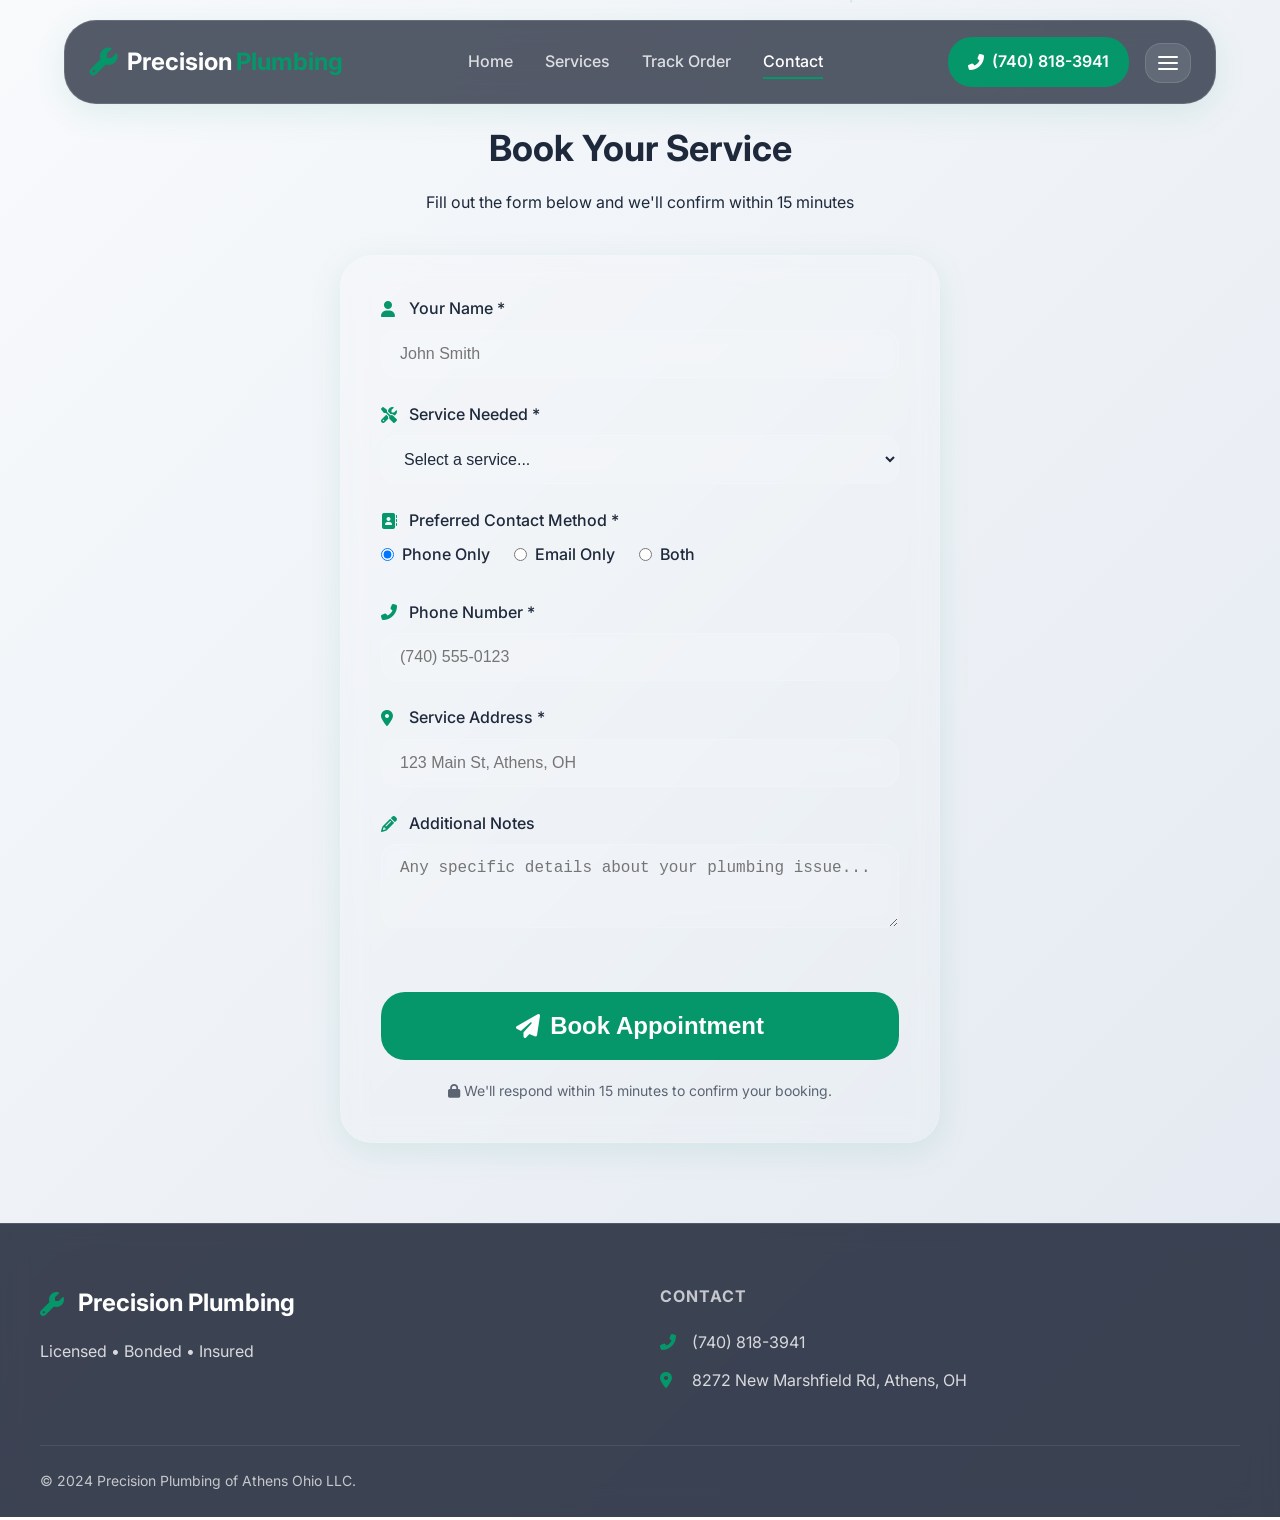
==== contact.html @ b59081a9 "Create contact.html" ====
<!DOCTYPE html>
<html lang="en">
<head>
    <meta charset="UTF-8">
    <meta name="viewport" content="width=device-width, initial-scale=1.0">
    <title>Book a Plumber | Precision Plumbing Athens</title>
    
    <link rel="stylesheet" href="css/style.css">
    <link rel="stylesheet" href="https://cdnjs.cloudflare.com/ajax/libs/font-awesome/6.5.1/css/all.min.css">
    <link href="https://fonts.googleapis.com/css2?family=Inter:wght@300;400;500;600;700;800&display=swap" rel="stylesheet">
</head>
<body>
    
    <div class="cursor-glow"></div>
    <canvas id="particles-canvas"></canvas>
    
    <!-- Navigation -->
    <nav class="navbar glass">
        <div class="nav-container">
            <a href="index.html" class="logo">
                <i class="fas fa-wrench"></i>
                <span>Precision<span class="logo-accent">Plumbing</span></span>
            </a>
            
            <div class="nav-links">
                <a href="index.html">Home</a>
                <a href="services.html">Services</a>
                <a href="track.html">Track Order</a>
                <a href="contact.html" class="active">Contact</a>
            </div>
            
            <div class="nav-actions">
                <a href="tel:+17408183941" class="nav-phone">
                    <i class="fas fa-phone-alt"></i>
                    <span>(740) 818-3941</span>
                </a>
                
                <div class="futuristic-dropdown">
                    <button class="dropdown-trigger" id="menuTrigger">
                        <span class="hamburger">
                            <span></span>
                            <span></span>
                            <span></span>
                        </span>
                    </button>
                    
                    <div class="dropdown-menu glass" id="dropdownMenu">
                        <div class="dropdown-header">
                            <i class="fas fa-compass"></i>
                            <span>Navigate</span>
                        </div>
                        <a href="index.html"><i class="fas fa-home"></i> Home</a>
                        <a href="services.html"><i class="fas fa-tools"></i> Services</a>
                        <a href="track.html"><i class="fas fa-map-marker-alt"></i> Track Order</a>
                        <a href="contact.html"><i class="fas fa-envelope"></i> Contact</a>
                        <div class="dropdown-divider"></div>
                        <a href="admin.html"><i class="fas fa-lock"></i> Admin Portal</a>
                        <a href="tel:+17408183941" class="emergency-link"><i class="fas fa-phone-alt"></i> Emergency Call</a>
                    </div>
                </div>
            </div>
        </div>
    </nav>
    
    <!-- Contact Form Section -->
    <section class="contact-section">
        <div class="contact-container">
            <div class="contact-header">
                <h1>Book Your Service</h1>
                <p>Fill out the form below and we'll confirm within 15 minutes</p>
            </div>
            
            <form class="booking-form glass" id="bookingForm">
                
                <!-- Name -->
                <div class="form-group">
                    <label for="customerName">
                        <i class="fas fa-user"></i>
                        Your Name *
                    </label>
                    <input type="text" id="customerName" name="name" required placeholder="John Smith" class="glass-input">
                </div>
                
                <!-- Service Selection (Auto-selected from previous page) -->
                <div class="form-group">
                    <label for="serviceSelect">
                        <i class="fas fa-tools"></i>
                        Service Needed *
                    </label>
                    <select id="serviceSelect" name="service" required class="glass-input">
                        <option value="">Select a service...</option>
                        <option value="Emergency Plumbing Repairs">Emergency Plumbing Repairs</option>
                        <option value="Water Heater Services">Water Heater Services</option>
                        <option value="Drain Cleaning & Unclogging">Drain Cleaning & Unclogging</option>
                        <option value="Toilet Repair & Installation">Toilet Repair & Installation</option>
                        <option value="Faucet & Fixture Repair">Faucet & Fixture Repair</option>
                        <option value="Pipe Repair & Repiping">Pipe Repair & Repiping</option>
                        <option value="Other">Other (Please specify)</option>
                    </select>
                </div>
                
                <!-- Contact Preference -->
                <div class="form-group">
                    <label>
                        <i class="fas fa-address-book"></i>
                        Preferred Contact Method *
                    </label>
                    <div class="contact-preference">
                        <label class="radio-option">
                            <input type="radio" name="contactPreference" value="phone" checked>
                            <span>Phone Only</span>
                        </label>
                        <label class="radio-option">
                            <input type="radio" name="contactPreference" value="email">
                            <span>Email Only</span>
                        </label>
                        <label class="radio-option">
                            <input type="radio" name="contactPreference" value="both">
                            <span>Both</span>
                        </label>
                    </div>
                </div>
                
                <!-- Phone Field -->
                <div class="form-group" id="phoneField">
                    <label for="customerPhone">
                        <i class="fas fa-phone-alt"></i>
                        Phone Number *
                    </label>
                    <input type="tel" id="customerPhone" name="phone" placeholder="(740) 555-0123" class="glass-input">
                </div>
                
                <!-- Email Field -->
                <div class="form-group" id="emailField" style="display: none;">
                    <label for="customerEmail">
                        <i class="fas fa-envelope"></i>
                        Email Address *
                    </label>
                    <input type="email" id="customerEmail" name="email" placeholder="john@example.com" class="glass-input">
                </div>
                
                <!-- Address -->
                <div class="form-group">
                    <label for="customerAddress">
                        <i class="fas fa-map-marker-alt"></i>
                        Service Address *
                    </label>
                    <input type="text" id="customerAddress" name="address" required placeholder="123 Main St, Athens, OH" class="glass-input">
                </div>
                
                <!-- Notes -->
                <div class="form-group">
                    <label for="orderNotes">
                        <i class="fas fa-pencil"></i>
                        Additional Notes
                    </label>
                    <textarea id="orderNotes" name="notes" rows="3" placeholder="Any specific details about your plumbing issue..." class="glass-input"></textarea>
                </div>
                
                <!-- Submit -->
                <button type="submit" class="btn-primary large submit-btn">
                    <i class="fas fa-paper-plane"></i>
                    Book Appointment
                </button>
                
                <p class="form-note">
                    <i class="fas fa-lock"></i>
                    We'll respond within 15 minutes to confirm your booking.
                </p>
            </form>
        </div>
    </section>
    
    <!-- Success Modal -->
    <div class="modal" id="successModal">
        <div class="modal-content glass">
            <div class="modal-header">
                <i class="fas fa-check-circle"></i>
                <h3>Booking Confirmed!</h3>
            </div>
            <div class="modal-body">
                <p>Your order number is:</p>
                <div class="order-number-display" id="newOrderNumber">ORD-2024-XXX</div>
                <p>We'll contact you within 15 minutes to confirm arrival time.</p>
                <div class="modal-actions">
                    <a href="track.html" class="btn-primary" id="trackOrderBtn">
                        <i class="fas fa-map-marker-alt"></i>
                        Track Your Order
                    </a>
                    <button class="btn-secondary" id="closeModalBtn">
                        Close
                    </button>
                </div>
            </div>
        </div>
    </div>
    
    <!-- Footer -->
    <footer class="footer">
        <div class="footer-content">
            <div class="footer-section">
                <div class="footer-logo">
                    <i class="fas fa-wrench"></i>
                    <span>Precision Plumbing</span>
                </div>
                <p>Licensed • Bonded • Insured</p>
            </div>
            
            <div class="footer-section">
                <h4>Contact</h4>
                <p><i class="fas fa-phone-alt"></i> (740) 818-3941</p>
                <p><i class="fas fa-map-marker-alt"></i> 8272 New Marshfield Rd, Athens, OH</p>
            </div>
        </div>
        
        <div class="footer-bottom">
            <p>&copy; 2024 Precision Plumbing of Athens Ohio LLC.</p>
        </div>
    </footer>
    
    <script src="js/script.js"></script>
</body>
</html>
---- css/style.css ----
/* ============================================
   PRECISION PLUMBING - SLATE & EMERALD THEME
   One CSS file for entire website
   ============================================ */

:root {
    /* Slate & Emerald Color Scheme */
    --primary: #059669;
    --primary-dark: #047857;
    --primary-light: #10B981;
    --secondary: #64748B;
    --secondary-dark: #475569;
    --accent: #FBBF24;
    --accent-glow: rgba(251, 191, 36, 0.3);
    
    --bg-light: #F8FAFC;
    --bg-dark: #0F172A;
    --text-light: #1E293B;
    --text-dark: #F1F5F9;
    --text-muted: #64748B;
    
    --glass-bg: rgba(255, 255, 255, 0.08);
    --glass-bg-dark: rgba(15, 23, 42, 0.8);
    --glass-border: rgba(255, 255, 255, 0.12);
    --glass-shadow: 0 8px 32px rgba(5, 150, 105, 0.1);
    
    --radius-sm: 8px;
    --radius-md: 16px;
    --radius-lg: 24px;
    --radius-xl: 32px;
    --radius-full: 9999px;
}

* {
    margin: 0;
    padding: 0;
    box-sizing: border-box;
}

html {
    scroll-behavior: smooth;
}

body {
    font-family: 'Inter', sans-serif;
    background: linear-gradient(135deg, #F8FAFC 0%, #E2E8F0 100%);
    color: var(--text-light);
    line-height: 1.6;
    overflow-x: hidden;
    min-height: 100vh;
}

@media (prefers-color-scheme: dark) {
    body {
        background: linear-gradient(135deg, #0F172A 0%, #1E293B 100%);
        color: var(--text-dark);
    }
}

/* Glass Effect */
.glass {
    background: var(--glass-bg);
    backdrop-filter: blur(12px);
    -webkit-backdrop-filter: blur(12px);
    border: 1px solid var(--glass-border);
    box-shadow: var(--glass-shadow);
}

/* Cursor Glow */
.cursor-glow {
    position: fixed;
    width: 400px;
    height: 400px;
    border-radius: 50%;
    background: radial-gradient(circle, rgba(5, 150, 105, 0.12) 0%, rgba(5, 150, 105, 0) 70%);
    pointer-events: none;
    z-index: 9999;
    opacity: 0;
    transition: opacity 0.3s;
    transform: translate(-50%, -50%);
}

body:hover .cursor-glow {
    opacity: 1;
}

/* Particles Canvas */
#particles-canvas {
    position: fixed;
    top: 0;
    left: 0;
    width: 100%;
    height: 100%;
    pointer-events: none;
    z-index: 1;
}

/* Navigation */
.navbar {
    position: fixed;
    top: 20px;
    left: 50%;
    transform: translateX(-50%);
    width: 90%;
    max-width: 1200px;
    z-index: 1000;
    border-radius: var(--radius-xl);
    padding: 16px 24px;
    background: rgba(15, 23, 42, 0.7);
    backdrop-filter: blur(16px);
}

.nav-container {
    display: flex;
    justify-content: space-between;
    align-items: center;
}

.logo {
    display: flex;
    align-items: center;
    gap: 10px;
    font-size: 24px;
    font-weight: 700;
    color: white;
    text-decoration: none;
}

.logo i {
    color: var(--primary);
    font-size: 28px;
}

.logo-accent {
    color: var(--primary);
    margin-left: 4px;
}

.nav-links {
    display: flex;
    gap: 32px;
}

.nav-links a {
    color: rgba(255, 255, 255, 0.8);
    text-decoration: none;
    font-weight: 500;
    transition: all 0.3s;
    position: relative;
}

.nav-links a::after {
    content: '';
    position: absolute;
    bottom: -4px;
    left: 0;
    width: 0;
    height: 2px;
    background: var(--primary);
    transition: width 0.3s;
}

.nav-links a:hover,
.nav-links a.active {
    color: white;
}

.nav-links a:hover::after,
.nav-links a.active::after {
    width: 100%;
}

.nav-actions {
    display: flex;
    align-items: center;
    gap: 16px;
}

.nav-phone {
    display: flex;
    align-items: center;
    gap: 8px;
    background: var(--primary);
    color: white;
    padding: 12px 20px;
    border-radius: var(--radius-lg);
    text-decoration: none;
    font-weight: 600;
    transition: all 0.3s;
}

.nav-phone:hover {
    transform: scale(1.05);
    box-shadow: 0 8px 24px rgba(5, 150, 105, 0.4);
}

/* Futuristic Dropdown */
.futuristic-dropdown {
    position: relative;
}

.dropdown-trigger {
    background: rgba(255, 255, 255, 0.1);
    border: 1px solid var(--glass-border);
    border-radius: var(--radius-md);
    padding: 12px;
    cursor: pointer;
    transition: all 0.3s;
}

.dropdown-trigger:hover {
    background: rgba(255, 255, 255, 0.15);
}

.hamburger {
    display: flex;
    flex-direction: column;
    gap: 4px;
}

.hamburger span {
    width: 20px;
    height: 2px;
    background: white;
    border-radius: 2px;
    transition: all 0.3s;
}

.dropdown-trigger.active .hamburger span:nth-child(1) {
    transform: rotate(45deg) translate(5px, 5px);
}

.dropdown-trigger.active .hamburger span:nth-child(2) {
    opacity: 0;
}

.dropdown-trigger.active .hamburger span:nth-child(3) {
    transform: rotate(-45deg) translate(5px, -5px);
}

.dropdown-menu {
    position: absolute;
    top: calc(100% + 10px);
    right: 0;
    min-width: 240px;
    background: rgba(15, 23, 42, 0.95);
    backdrop-filter: blur(20px);
    border-radius: var(--radius-lg);
    padding: 16px 8px;
    opacity: 0;
    visibility: hidden;
    transform: translateY(-10px);
    transition: all 0.3s cubic-bezier(0.16, 1, 0.3, 1);
    box-shadow: 0 20px 40px rgba(0, 0, 0, 0.3);
}

.dropdown-menu.active {
    opacity: 1;
    visibility: visible;
    transform: translateY(0);
}

.dropdown-header {
    padding: 8px 16px 12px;
    border-bottom: 1px solid var(--glass-border);
    margin-bottom: 8px;
    color: var(--primary);
    font-weight: 600;
    display: flex;
    align-items: center;
    gap: 8px;
}

.dropdown-menu a {
    display: flex;
    align-items: center;
    gap: 12px;
    padding: 12px 16px;
    color: rgba(255, 255, 255, 0.8);
    text-decoration: none;
    border-radius: var(--radius-md);
    transition: all 0.2s;
}

.dropdown-menu a:hover {
    background: rgba(5, 150, 105, 0.15);
    color: white;
}

.dropdown-menu a i {
    width: 20px;
    color: var(--primary);
}

.dropdown-divider {
    height: 1px;
    background: var(--glass-border);
    margin: 8px 0;
}

.emergency-link {
    color: #EF4444 !important;
}

.emergency-link i {
    color: #EF4444 !important;
}

/* Hero Section */
.hero {
    min-height: 100vh;
    display: flex;
    flex-direction: column;
    justify-content: center;
    align-items: center;
    padding: 120px 24px 60px;
    position: relative;
    overflow: hidden;
}

.hero-content {
    max-width: 900px;
    text-align: center;
    z-index: 10;
}

.hero-badge {
    display: inline-flex;
    align-items: center;
    gap: 8px;
    padding: 8px 20px;
    border-radius: 100px;
    margin-bottom: 32px;
    font-size: 14px;
    font-weight: 500;
    background: rgba(5, 150, 105, 0.15);
    color: var(--primary);
}

.hero-badge i {
    color: var(--accent);
}

.hero-title {
    font-size: clamp(40px, 8vw, 72px);
    font-weight: 800;
    line-height: 1.1;
    margin-bottom: 24px;
}

.title-line {
    display: block;
}

.gradient-text {
    background: linear-gradient(135deg, var(--primary) 0%, var(--accent) 100%);
    -webkit-background-clip: text;
    -webkit-text-fill-color: transparent;
    background-clip: text;
}

.hero-subtitle {
    font-size: clamp(18px, 3vw, 24px);
    opacity: 0.8;
    margin-bottom: 40px;
}

.hero-cta {
    display: flex;
    gap: 16px;
    justify-content: center;
    flex-wrap: wrap;
    margin-bottom: 60px;
}

.btn-primary {
    display: inline-flex;
    align-items: center;
    gap: 10px;
    background: var(--primary);
    color: white;
    padding: 16px 32px;
    border-radius: var(--radius-lg);
    text-decoration: none;
    font-weight: 600;
    font-size: 18px;
    transition: all 0.3s;
    border: none;
    cursor: pointer;
}

.btn-primary:hover {
    transform: translateY(-2px);
    box-shadow: 0 12px 32px rgba(5, 150, 105, 0.4);
}

.btn-secondary {
    display: inline-flex;
    align-items: center;
    gap: 10px;
    background: transparent;
    color: inherit;
    padding: 16px 32px;
    border-radius: var(--radius-lg);
    text-decoration: none;
    font-weight: 600;
    font-size: 18px;
    transition: all 0.3s;
    border: 1px solid var(--glass-border);
    cursor: pointer;
}

.btn-secondary:hover {
    background: rgba(255, 255, 255, 0.1);
    transform: translateY(-2px);
}

.btn-primary.large {
    padding: 20px 48px;
    font-size: 24px;
}

/* Hero Stats */
.hero-stats {
    display: flex;
    justify-content: center;
    gap: 60px;
    flex-wrap: wrap;
}

.stat-item {
    text-align: center;
}

.stat-value {
    font-size: 48px;
    font-weight: 800;
    color: var(--primary);
}

.stat-label {
    font-size: 16px;
    opacity: 0.7;
}

/* Hero Wave */
.hero-wave {
    position: absolute;
    bottom: 0;
    left: 0;
    width: 100%;
    overflow: hidden;
    line-height: 0;
}

.hero-wave svg {
    position: relative;
    display: block;
    width: calc(100% + 1.3px);
    height: 120px;
}

.hero-wave path {
    fill: rgba(5, 150, 105, 0.05);
}

/* Sections */
section {
    padding: 100px 24px;
    position: relative;
}

.section-header {
    text-align: center;
    margin-bottom: 60px;
}

.section-badge {
    display: inline-block;
    padding: 8px 20px;
    border-radius: 100px;
    font-size: 14px;
    font-weight: 600;
    text-transform: uppercase;
    letter-spacing: 1px;
    margin-bottom: 20px;
    background: rgba(5, 150, 105, 0.1);
    color: var(--primary);
}

.section-header h2 {
    font-size: clamp(32px, 5vw, 48px);
    font-weight: 700;
    margin-bottom: 16px;
}

.section-header p {
    font-size: 18px;
    opacity: 0.7;
}

/* Services Grid */
.services-grid {
    display: grid;
    grid-template-columns: repeat(auto-fit, minmax(280px, 1fr));
    gap: 24px;
    max-width: 1200px;
    margin: 0 auto;
}

.service-card {
    padding: 32px;
    border-radius: var(--radius-xl);
    transition: all 0.3s;
    cursor: pointer;
}

.service-card:hover {
    transform: translateY(-8px);
    box-shadow: 0 20px 40px rgba(5, 150, 105, 0.15);
}

.service-icon {
    width: 60px;
    height: 60px;
    background: linear-gradient(135deg, var(--primary), var(--primary-dark));
    border-radius: var(--radius-lg);
    display: flex;
    align-items: center;
    justify-content: center;
    margin-bottom: 24px;
}

.service-icon i {
    font-size: 28px;
    color: white;
}

.service-card h3 {
    font-size: 22px;
    margin-bottom: 12px;
}

.service-card p {
    opacity: 0.8;
    margin-bottom: 20px;
}

.service-link {
    color: var(--primary);
    text-decoration: none;
    font-weight: 600;
    display: flex;
    align-items: center;
    gap: 8px;
    transition: gap 0.3s;
}

.service-link:hover {
    gap: 12px;
}

.view-all {
    text-align: center;
    margin-top: 48px;
}

/* Trust Grid */
.trust-grid {
    display: grid;
    grid-template-columns: repeat(auto-fit, minmax(250px, 1fr));
    gap: 24px;
    max-width: 1200px;
    margin: 0 auto;
}

.trust-card {
    padding: 32px;
    border-radius: var(--radius-xl);
    text-align: center;
}

.trust-card i {
    font-size: 40px;
    color: var(--primary);
    margin-bottom: 20px;
}

.trust-card h3 {
    font-size: 20px;
    margin-bottom: 12px;
}

.trust-card p {
    opacity: 0.8;
}

/* Service Area */
.service-area {
    padding: 60px 24px;
}

.area-content {
    max-width: 800px;
    margin: 0 auto;
    padding: 48px;
    border-radius: var(--radius-xl);
    text-align: center;
    background: linear-gradient(135deg, rgba(5, 150, 105, 0.1), rgba(100, 116, 139, 0.1));
}

.area-content i {
    font-size: 48px;
    color: var(--primary);
    margin-bottom: 20px;
}

.area-content h2 {
    font-size: 28px;
    margin-bottom: 24px;
}

.area-list {
    display: flex;
    flex-wrap: wrap;
    justify-content: center;
    gap: 12px;
    margin-bottom: 24px;
}

.area-list span {
    padding: 8px 20px;
    background: rgba(5, 150, 105, 0.1);
    border-radius: 100px;
    font-weight: 500;
}

/* CTA Section */
.cta-section {
    padding: 0 24px 100px;
}

.cta-content {
    max-width: 800px;
    margin: 0 auto;
    text-align: center;
    padding: 60px 40px;
    border-radius: var(--radius-xl);
    background: linear-gradient(135deg, rgba(5, 150, 105, 0.15), rgba(100, 116, 139, 0.1));
}

.cta-content h2 {
    font-size: clamp(28px, 4vw, 40px);
    margin-bottom: 16px;
}

.cta-content p {
    font-size: 18px;
    margin-bottom: 32px;
    opacity: 0.8;
}

/* Page Hero */
.page-hero {
    min-height: 40vh;
    display: flex;
    align-items: center;
    justify-content: center;
    text-align: center;
    padding: 120px 24px 60px;
}

.page-hero-content h1 {
    font-size: clamp(36px, 6vw, 56px);
    font-weight: 800;
    margin-bottom: 16px;
}

.page-hero-content p {
    font-size: 20px;
    opacity: 0.8;
}

/* Expandable Services */
.services-list-section {
    padding: 0 24px 100px;
}

.services-container {
    max-width: 900px;
    margin: 0 auto;
    display: flex;
    flex-direction: column;
    gap: 16px;
}

.service-expandable {
    border-radius: var(--radius-lg);
    overflow: hidden;
    transition: all 0.3s;
}

.service-header {
    display: flex;
    justify-content: space-between;
    align-items: center;
    padding: 24px;
    cursor: pointer;
    transition: background 0.3s;
}

.service-header:hover {
    background: rgba(5, 150, 105, 0.05);
}

.service-header-left {
    display: flex;
    align-items: flex-start;
    gap: 20px;
    flex: 1;
}

.service-icon-small {
    width: 50px;
    height: 50px;
    background: linear-gradient(135deg, var(--primary), var(--primary-dark));
    border-radius: var(--radius-md);
    display: flex;
    align-items: center;
    justify-content: center;
    flex-shrink: 0;
}

.service-icon-small i {
    font-size: 24px;
    color: white;
}

.service-title-section h3 {
    font-size: 20px;
    margin-bottom: 8px;
}

.service-brief {
    opacity: 0.8;
    font-size: 15px;
    line-height: 1.5;
}

.service-expand-icon {
    width: 40px;
    height: 40px;
    display: flex;
    align-items: center;
    justify-content: center;
    border-radius: 50%;
    background: rgba(5, 150, 105, 0.1);
    transition: transform 0.3s;
}

.service-expandable.active .service-expand-icon {
    transform: rotate(180deg);
    background: var(--primary);
    color: white;
}

.service-expanded-content {
    max-height: 0;
    overflow: hidden;
    transition: max-height 0.4s ease-out;
    border-top: 1px solid transparent;
}

.service-expandable.active .service-expanded-content {
    max-height: 400px;
    border-top-color: var(--glass-border);
}

.expanded-details {
    padding: 24px;
}

.expanded-details h4 {
    margin-bottom: 16px;
    color: var(--primary);
}

.expanded-details ul {
    list-style: none;
    margin-bottom: 24px;
}

.expanded-details li {
    display: flex;
    align-items: center;
    gap: 10px;
    margin-bottom: 10px;
}

.expanded-details li i {
    color: var(--primary);
}

.service-pricing {
    display: flex;
    align-items: baseline;
    gap: 12px;
    margin-bottom: 20px;
}

.price-label {
    opacity: 0.7;
}

.price-value {
    font-size: 28px;
    font-weight: 700;
    color: var(--primary);
}

.book-service-btn {
    display: inline-flex;
}

/* Contact Form */
.contact-section {
    padding: 120px 24px 80px;
    min-height: 100vh;
    display: flex;
    align-items: center;
}

.contact-container {
    max-width: 600px;
    margin: 0 auto;
    width: 100%;
}

.contact-header {
    text-align: center;
    margin-bottom: 40px;
}

.contact-header h1 {
    font-size: 36px;
    margin-bottom: 12px;
}

.booking-form {
    padding: 40px;
    border-radius: var(--radius-xl);
}

.form-group {
    margin-bottom: 24px;
}

.form-group label {
    display: flex;
    align-items: center;
    gap: 8px;
    margin-bottom: 8px;
    font-weight: 500;
}

.form-group label i {
    color: var(--primary);
    width: 20px;
}

.glass-input {
    width: 100%;
    padding: 14px 18px;
    border-radius: var(--radius-md);
    border: 1px solid var(--glass-border);
    background: rgba(255, 255, 255, 0.05);
    backdrop-filter: blur(10px);
    color: inherit;
    font-size: 16px;
    outline: none;
    transition: border-color 0.3s;
}

.glass-input:focus {
    border-color: var(--primary);
}

.contact-preference {
    display: flex;
    gap: 24px;
    flex-wrap: wrap;
}

.radio-option {
    display: flex;
    align-items: center;
    gap: 8px;
    cursor: pointer;
}

.submit-btn {
    width: 100%;
    justify-content: center;
    margin-top: 32px;
}

.form-note {
    text-align: center;
    margin-top: 20px;
    font-size: 14px;
    opacity: 0.7;
}

/* Track Section */
.track-section {
    padding: 120px 24px 80px;
    min-height: 100vh;
    display: flex;
    align-items: center;
    justify-content: center;
}

.track-container {
    max-width: 700px;
    width: 100%;
    margin: 0 auto;
}

.track-lookup {
    padding: 48px;
    border-radius: var(--radius-xl);
    text-align: center;
}

.track-lookup h1 {
    font-size: 32px;
    margin-bottom: 16px;
    display: flex;
    align-items: center;
    justify-content: center;
    gap: 12px;
}

.lookup-form {
    display: flex;
    gap: 12px;
    margin: 32px 0 20px;
}

.demo-info {
    font-size: 14px;
    opacity: 0.6;
}

.order-details {
    padding: 40px;
    border-radius: var(--radius-xl);
}

.order-header {
    margin-bottom: 32px;
}

.order-title {
    display: flex;
    align-items: center;
    justify-content: space-between;
    flex-wrap: wrap;
    gap: 16px;
    margin-bottom: 8px;
}

.order-status-badge {
    padding: 6px 16px;
    border-radius: 100px;
    background: var(--primary);
    color: white;
    font-size: 14px;
    font-weight: 600;
}

.order-time {
    opacity: 0.7;
    font-size: 14px;
}

/* Progress Tracker */
.progress-tracker {
    display: flex;
    justify-content: space-between;
    margin-bottom: 40px;
    position: relative;
}

.progress-tracker::before {
    content: '';
    position: absolute;
    top: 20px;
    left: 40px;
    right: 40px;
    height: 2px;
    background: var(--glass-border);
    z-index: 1;
}

.progress-step {
    position: relative;
    z-index: 2;
    text-align: center;
    flex: 1;
}

.step-icon {
    width: 40px;
    height: 40px;
    border-radius: 50%;
    background: rgba(255, 255, 255, 0.1);
    border: 2px solid var(--glass-border);
    display: flex;
    align-items: center;
    justify-content: center;
    margin: 0 auto 8px;
    transition: all 0.3s;
}

.progress-step.completed .step-icon {
    background: var(--primary);
    border-color: var(--primary);
    color: white;
}

.progress-step.active .step-icon {
    border-color: var(--primary);
    color: var(--primary);
    box-shadow: 0 0 20px rgba(5, 150, 105, 0.5);
}

.progress-step span {
    font-size: 12px;
    font-weight: 500;
}

/* Plumber Card */
.plumber-card {
    display: flex;
    gap: 20px;
    padding: 24px;
    border-radius: var(--radius-lg);
    margin-bottom: 32px;
}

.plumber-avatar {
    width: 80px;
    height: 80px;
    border-radius: 50%;
    background: linear-gradient(135deg, var(--primary), var(--secondary));
    display: flex;
    align-items: center;
    justify-content: center;
}

.plumber-avatar i {
    font-size: 48px;
    color: white;
}

.plumber-details h3 {
    font-size: 20px;
    margin-bottom: 8px;
}

.plumber-rating {
    display: flex;
    align-items: center;
    gap: 4px;
    margin-bottom: 12px;
    color: var(--accent);
}

.plumber-details p {
    opacity: 0.8;
    margin-bottom: 6px;
    display: flex;
    align-items: center;
    gap: 8px;
}

/* Service Details */
.service-details {
    margin-bottom: 32px;
}

.service-details h3 {
    font-size: 16px;
    text-transform: uppercase;
    letter-spacing: 1px;
    opacity: 0.7;
    margin-bottom: 16px;
}

.service-item {
    display: flex;
    align-items: center;
    gap: 12px;
    padding: 16px;
    background: rgba(5, 150, 105, 0.05);
    border-radius: var(--radius-md);
    margin-bottom: 24px;
}

.price-range {
    font-size: 28px;
    font-weight: 700;
    color: var(--primary);
}

/* Order Actions */
.order-actions {
    display: flex;
    gap: 16px;
}

/* Modal */
.modal {
    display: none;
    position: fixed;
    top: 0;
    left: 0;
    width: 100%;
    height: 100%;
    background: rgba(0, 0, 0, 0.5);
    backdrop-filter: blur(8px);
    z-index: 2000;
    align-items: center;
    justify-content: center;
}

.modal.active {
    display: flex;
}

.modal-content {
    max-width: 500px;
    width: 90%;
    max-height: 90vh;
    overflow-y: auto;
    border-radius: var(--radius-xl);
}

.modal-header {
    display: flex;
    justify-content: space-between;
    align-items: center;
    padding: 24px;
    border-bottom: 1px solid var(--glass-border);
}

.modal-header i {
    font-size: 48px;
    color: var(--primary);
}

.modal-close {
    background: none;
    border: none;
    color: inherit;
    font-size: 28px;
    cursor: pointer;
}

.modal-body {
    padding: 24px;
    text-align: center;
}

.order-number-display {
    font-size: 32px;
    font-weight: 700;
    color: var(--primary);
    margin: 20px 0;
    padding: 16px;
    background: rgba(5, 150, 105, 0.1);
    border-radius: var(--radius-md);
}

.modal-actions {
    display: flex;
    gap: 16px;
    justify-content: center;
    margin-top: 24px;
}

.rating-stars {
    display: flex;
    justify-content: center;
    gap: 12px;
    margin-bottom: 24px;
    font-size: 32px;
    color: var(--accent);
    cursor: pointer;
}

.google-review-prompt {
    margin-top: 24px;
    padding-top: 24px;
    border-top: 1px solid var(--glass-border);
}

.google-actions {
    display: flex;
    gap: 12px;
    justify-content: center;
    margin-top: 16px;
}

/* Admin Page */
.admin-page {
    min-height: 100vh;
}

.admin-login {
    min-height: 100vh;
    display: flex;
    align-items: center;
    justify-content: center;
    padding: 24px;
}

.login-card {
    max-width: 400px;
    width: 100%;
    padding: 48px;
    border-radius: var(--radius-xl);
    text-align: center;
}

.login-header i {
    font-size: 48px;
    color: var(--primary);
    margin-bottom: 20px;
}

.login-header h2 {
    font-size: 28px;
    margin-bottom: 8px;
}

.login-form {
    display: flex;
    flex-direction: column;
    gap: 16px;
}

.login-hint {
    margin-top: 20px;
    font-size: 14px;
    opacity: 0.6;
}

.admin-nav {
    position: fixed;
    top: 0;
    left: 0;
    right: 0;
    padding: 16px 32px;
    display: flex;
    justify-content: space-between;
    align-items: center;
    z-index: 100;
    background: rgba(15, 23, 42, 0.95);
}

.nav-left {
    display: flex;
    align-items: center;
    gap: 12px;
    font-size: 20px;
    font-weight: 600;
    color: white;
}

.nav-right {
    display: flex;
    gap: 16px;
}

.refresh-btn,
.logout-btn {
    padding: 10px 20px;
    border-radius: var(--radius-md);
    border: none;
    cursor: pointer;
    font-weight: 500;
}

.refresh-btn {
    background: transparent;
    color: white;
    border: 1px solid var(--glass-border);
}

.logout-btn {
    background: rgba(239, 68, 68, 0.1);
    color: #EF4444;
    border: 1px solid rgba(239, 68, 68, 0.3);
}

.dashboard-container {
    padding: 100px 32px 32px;
    max-width: 1400px;
    margin: 0 auto;
}

.stats-grid {
    display: grid;
    grid-template-columns: repeat(auto-fit, minmax(200px, 1fr));
    gap: 24px;
    margin-bottom: 40px;
}

.stat-card {
    padding: 24px;
    border-radius: var(--radius-lg);
    display: flex;
    align-items: center;
    gap: 20px;
}

.stat-card i {
    font-size: 36px;
    color: var(--primary);
}

.stat-info h3 {
    font-size: 32px;
    font-weight: 700;
}

.orders-section,
.plumbers-section,
.completed-section {
    margin-bottom: 40px;
}

.orders-section h2,
.plumbers-section h2,
.completed-section h2 {
    font-size: 24px;
    margin-bottom: 24px;
    display: flex;
    align-items: center;
    gap: 10px;
}

.orders-list {
    display: flex;
    flex-direction: column;
    gap: 16px;
}

.order-item {
    padding: 24px;
    border-radius: var(--radius-lg);
    display: flex;
    justify-content: space-between;
    align-items: center;
    flex-wrap: wrap;
    gap: 20px;
}

.order-info h4 {
    font-size: 18px;
    margin-bottom: 8px;
}

.order-actions-btns {
    display: flex;
    gap: 12px;
}

.btn-accept {
    background: var(--primary);
    color: white;
    padding: 10px 20px;
    border-radius: var(--radius-md);
    border: none;
    cursor: pointer;
}

.btn-decline {
    background: transparent;
    color: inherit;
    padding: 10px 20px;
    border-radius: var(--radius-md);
    border: 1px solid var(--glass-border);
    cursor: pointer;
}

.plumbers-grid {
    display: grid;
    grid-template-columns: repeat(auto-fit, minmax(250px, 1fr));
    gap: 20px;
}

.plumber-card-small {
    padding: 20px;
    border-radius: var(--radius-lg);
    display: flex;
    align-items: center;
    gap: 16px;
}

.completed-list {
    display: flex;
    flex-direction: column;
    gap: 12px;
}

.completed-item {
    padding: 16px 20px;
    border-radius: var(--radius-md);
    display: flex;
    justify-content: space-between;
    align-items: center;
}

.empty-state {
    text-align: center;
    padding: 60px;
    opacity: 0.5;
}

/* Footer */
.footer {
    background: rgba(15, 23, 42, 0.8);
    backdrop-filter: blur(12px);
    padding: 60px 24px 24px;
    border-top: 1px solid var(--glass-border);
    color: white;
}

.footer-content {
    max-width: 1200px;
    margin: 0 auto;
    display: grid;
    grid-template-columns: repeat(auto-fit, minmax(200px, 1fr));
    gap: 40px;
    margin-bottom: 40px;
}

.footer-logo {
    display: flex;
    align-items: center;
    gap: 10px;
    font-size: 24px;
    font-weight: 700;
    margin-bottom: 16px;
}

.footer-logo i {
    color: var(--primary);
}

.footer-rating {
    margin-top: 16px;
    color: var(--accent);
}

.footer-section h4 {
    margin-bottom: 20px;
    font-size: 16px;
    text-transform: uppercase;
    letter-spacing: 1px;
    opacity: 0.7;
}

.footer-section a,
.footer-section p {
    display: block;
    color: rgba(255, 255, 255, 0.8);
    text-decoration: none;
    margin-bottom: 12px;
    transition: color 0.3s;
}

.footer-section a:hover {
    color: var(--primary);
}

.footer-section i {
    width: 20px;
    margin-right: 8px;
    color: var(--primary);
}

.footer-bottom {
    max-width: 1200px;
    margin: 0 auto;
    padding-top: 24px;
    border-top: 1px solid var(--glass-border);
    display: flex;
    justify-content: space-between;
    align-items: center;
    flex-wrap: wrap;
    gap: 16px;
    font-size: 14px;
    opacity: 0.7;
}

.footer-links {
    display: flex;
    gap: 24px;
}

.footer-links a {
    color: rgba(255, 255, 255, 0.7);
    text-decoration: none;
}

/* Responsive */
@media (max-width: 768px) {
    .nav-links {
        display: none;
    }
    
    .nav-phone span {
        display: none;
    }
    
    .nav-phone {
        padding: 10px 16px;
    }
    
    .hero-stats {
        gap: 30px;
    }
    
    .lookup-form {
        flex-direction: column;
    }
    
    .order-item {
        flex-direction: column;
        text-align: center;
    }
    
    .order-actions-btns {
        width: 100%;
        justify-content: center;
    }
    
    .service-header-left {
        flex-direction: column;
        align-items: flex-start;
        gap: 12px;
    }
    
    .footer-bottom {
        flex-direction: column;
        text-align: center;
    }
}

/* Animations */
@keyframes fadeInUp {
    from {
        opacity: 0;
        transform: translateY(30px);
    }
    to {
        opacity: 1;
        transform: translateY(0);
    }
}

.fade-in-up {
    animation: fadeInUp 0.6s ease-out;
}

@keyframes pulse {
    0%, 100% { opacity: 1; }
    50% { opacity: 0.5; }
}

.pulse {
    animation: pulse 2s infinite;
}

.tilt-card {
    transition: transform 0.3s ease;
}

.tilt-card:hover {
    transform: perspective(1000px) rotateX(2deg) rotateY(2deg) translateY(-8px);
}

@media (prefers-reduced-motion: reduce) {
    * {
        animation-duration: 0.01ms !important;
        animation-iteration-count: 1 !important;
        transition-duration: 0.01ms !important;
    }
    
    .cursor-glow,
    #particles-canvas {
        display: none;
    }
}
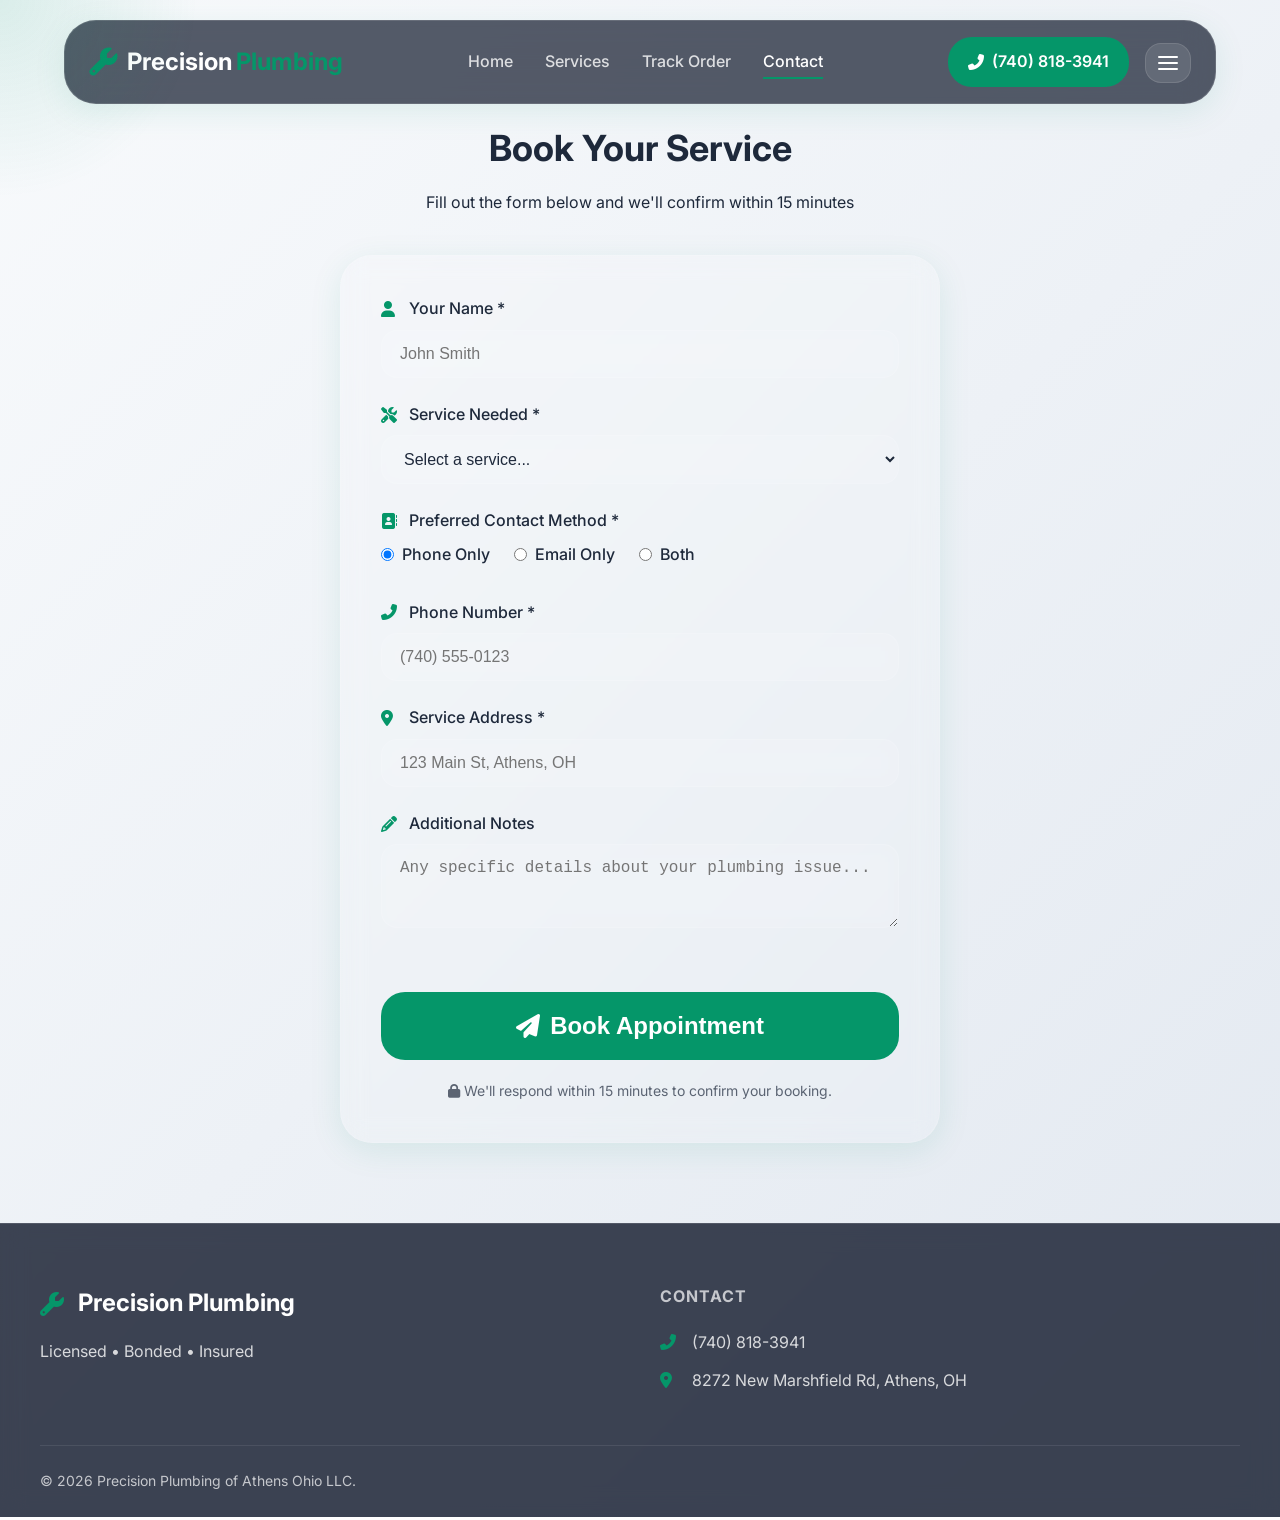
==== commit e4db00c9: "Update contact.html" ====
--- a/contact.html
+++ b/contact.html
@@ -214,7 +214,7 @@
         </div>
         
         <div class="footer-bottom">
-            <p>&copy; 2024 Precision Plumbing of Athens Ohio LLC.</p>
+            <p>&copy; 2026 Precision Plumbing of Athens Ohio LLC.</p>
         </div>
     </footer>
     
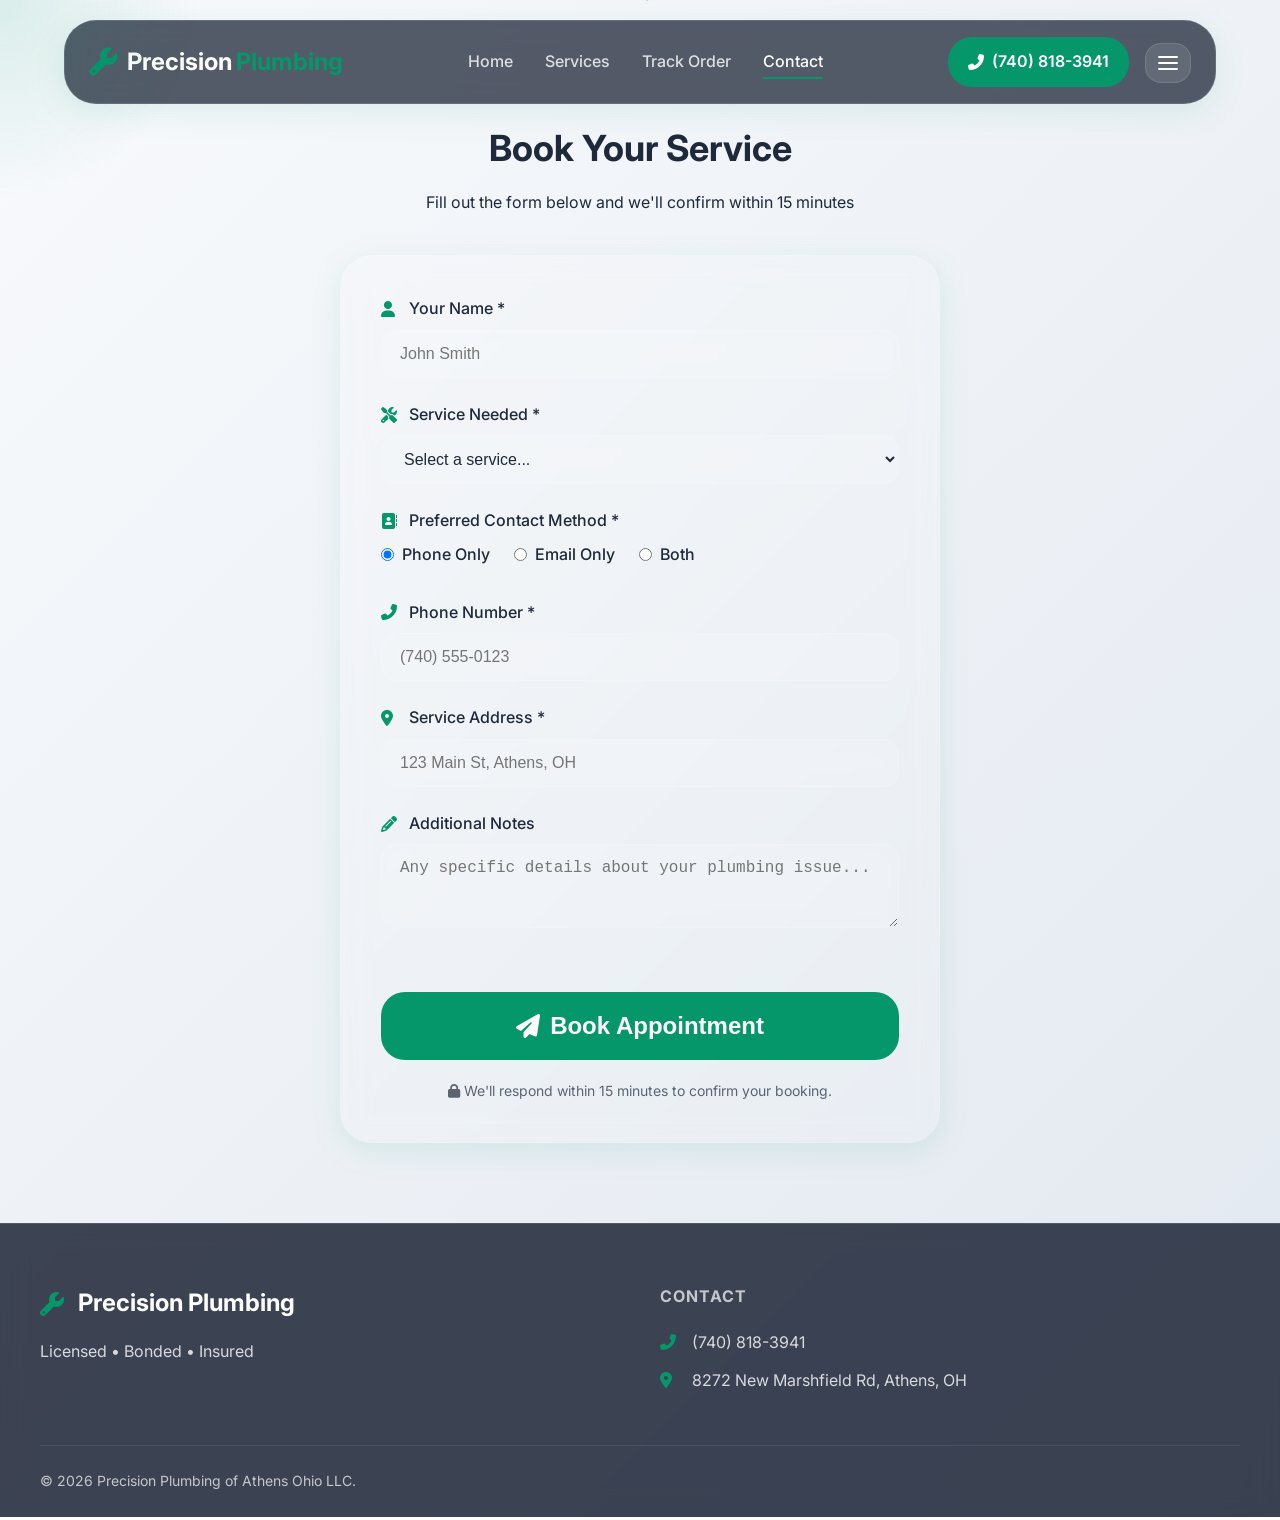
==== commit 957780c8: "Update contact.html" ====
--- a/contact.html
+++ b/contact.html
@@ -179,20 +179,36 @@
                 <h3>Booking Confirmed!</h3>
             </div>
             <div class="modal-body">
-                <p>Your order number is:</p>
-                <div class="order-number-display" id="newOrderNumber">ORD-2024-XXX</div>
-                <p>We'll contact you within 15 minutes to confirm arrival time.</p>
-                <div class="modal-actions">
-                    <a href="track.html" class="btn-primary" id="trackOrderBtn">
-                        <i class="fas fa-map-marker-alt"></i>
-                        Track Your Order
-                    </a>
-                    <button class="btn-secondary" id="closeModalBtn">
-                        Close
-                    </button>
-                </div>
-            </div>
-        </div>
+    <i class="fas fa-check-circle" style="font-size: 56px; color: var(--primary); margin-bottom: 20px;"></i>
+    <h3 style="margin-bottom: 16px;">Booking Confirmed!</h3>
+    <p>Your order number is:</p>
+    <div class="order-number-display" id="newOrderNumber">ORD-2024-XXX</div>
+    
+    <!-- NEW: Email notification simulation -->
+    <div style="background: rgba(5, 150, 105, 0.1); padding: 16px; border-radius: var(--radius-md); margin: 20px 0;">
+        <i class="fas fa-envelope" style="color: var(--primary);"></i>
+        <p style="margin-top: 8px;"><strong>We've sent this code to your email/phone.</strong></p>
+        <p style="font-size: 14px; opacity: 0.8;">Save this number to track your plumber.</p>
+    </div>
+    
+    <p>We'll contact you within 15 minutes to confirm arrival time.</p>
+    
+    <div class="modal-actions">
+        <a href="track.html" class="btn-primary" id="trackOrderBtn">
+            <i class="fas fa-map-marker-alt"></i>
+            Track Now
+        </a>
+        <button class="btn-secondary" id="closeModalBtn">
+            Close
+        </button>
+    </div>
+    
+    <!-- NEW: Copy button -->
+    <button class="btn-secondary" id="copyOrderBtn" style="margin-top: 16px; width: 100%;">
+        <i class="fas fa-copy"></i>
+        Copy Order Number
+    </button>
+</div>        </div>
     </div>
     
     <!-- Footer -->
